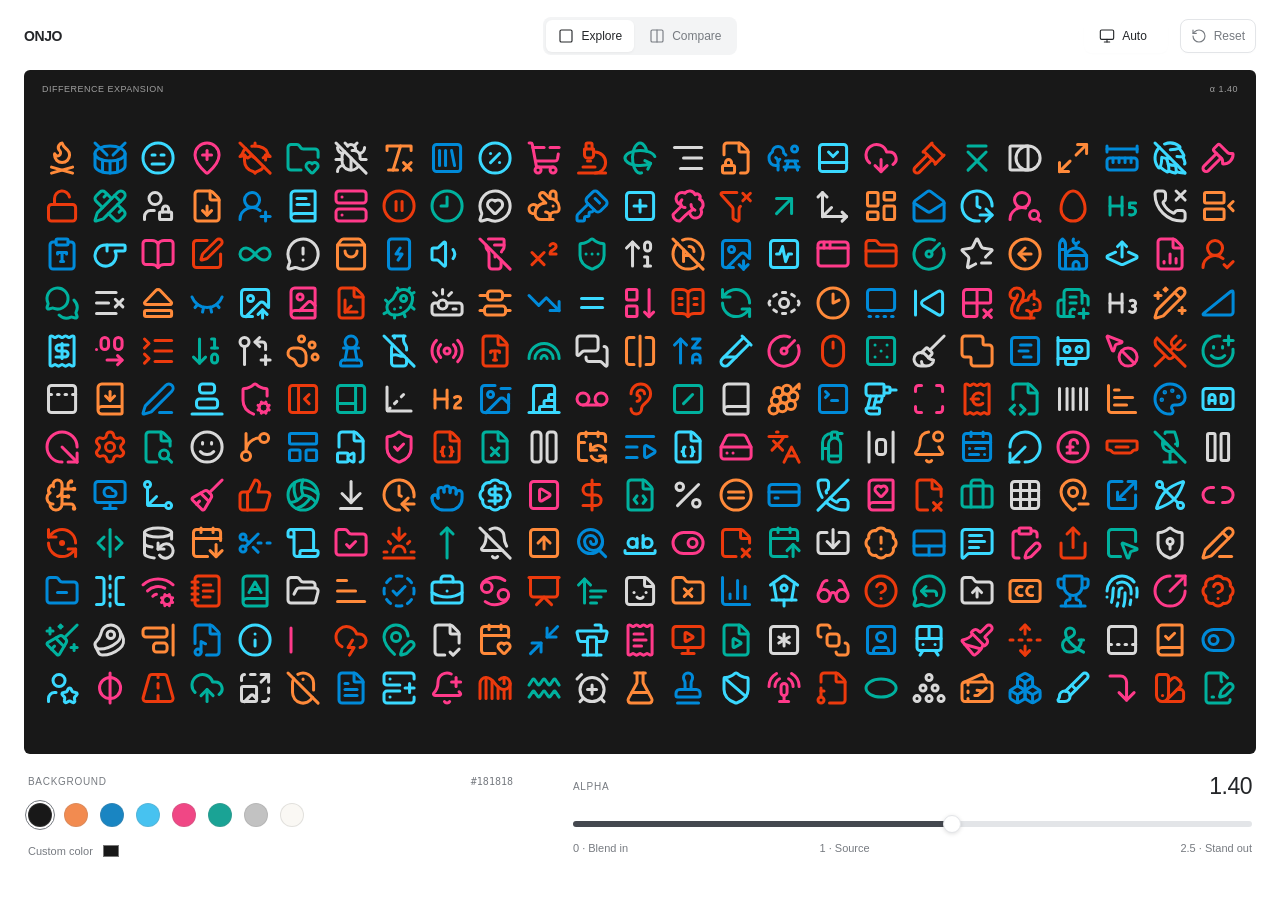
==== demo/index.html @ 78ba0758 "Add ONJO interactive demo and GitHub Pages deployment" ====
<!doctype html>
<html lang="en"><head><meta charset="utf-8"><meta name="viewport" content="width=device-width, initial-scale=1"><link rel="icon" href="data:image/svg+xml,%3Csvg xmlns=%27http://www.w3.org/2000/svg%27 viewBox=%270 0 40 40%27%3E%3Crect width=%2740%27 height=%2740%27 rx=%2710%27 fill=%27%237760a7%27/%3E%3Ccircle cx=%2720%27 cy=%2720%27 r=%2710%27 fill=%27none%27 stroke=%27white%27 stroke-width=%274%27/%3E%3C/svg%3E"><title>ONJO — A little beyond opacity</title><link rel="stylesheet" href="style.css"></head>
<body>
<main>
<section class="lab" aria-label="Interactive opacity playground"><div class="toolbar"><div class="canvas-title">ONJO</div><div class="segmented"><button id="solo" aria-pressed="true"><svg aria-hidden="true"
  class="ui-icon"
  xmlns="http://www.w3.org/2000/svg"
  width="24"
  height="24"
  viewBox="0 0 24 24"
  fill="none"
  stroke="currentColor"
  stroke-width="2"
  stroke-linecap="round"
  stroke-linejoin="round"
>
  <rect width="18" height="18" x="3" y="3" rx="2" />
</svg>
<span>Explore</span></button><button id="compare" aria-pressed="false"><svg aria-hidden="true"
  class="ui-icon"
  xmlns="http://www.w3.org/2000/svg"
  width="24"
  height="24"
  viewBox="0 0 24 24"
  fill="none"
  stroke="currentColor"
  stroke-width="2"
  stroke-linecap="round"
  stroke-linejoin="round"
>
  <rect width="18" height="18" x="3" y="3" rx="2" />
  <path d="M12 3v18" />
</svg>
<span>Compare</span></button></div><div class="toolbar-actions"><button id="theme" class="quiet theme-button" aria-label="Theme: Auto. Switch to Light" title="Theme: Auto. Click for Light"><svg aria-hidden="true"
  class="ui-icon"
  xmlns="http://www.w3.org/2000/svg"
  width="24"
  height="24"
  viewBox="0 0 24 24"
  fill="none"
  stroke="currentColor"
  stroke-width="2"
  stroke-linecap="round"
  stroke-linejoin="round"
>
  <rect width="20" height="14" x="2" y="3" rx="2" />
  <line x1="8" x2="16" y1="21" y2="21" />
  <line x1="12" x2="12" y1="17" y2="21" />
</svg>
<span id="theme-label">Auto</span></button><button id="reset" class="quiet"><svg aria-hidden="true"
  class="ui-icon"
  xmlns="http://www.w3.org/2000/svg"
  width="24"
  height="24"
  viewBox="0 0 24 24"
  fill="none"
  stroke="currentColor"
  stroke-width="2"
  stroke-linecap="round"
  stroke-linejoin="round"
>
  <path d="M3 12a9 9 0 1 0 9-9 9.75 9.75 0 0 0-6.74 2.74L3 8" />
  <path d="M3 3v5h5" />
</svg>
<span>Reset</span></button></div></div>
<div class="stage" id="stage"><section class="panel baseline" aria-label="Original source colors"><div class="panel-label">ORIGINAL <span>α 1.00</span></div><div class="icons" id="original"></div></section><section class="panel result" aria-label="Adjusted colors"><div class="panel-label"><span id="mode-label">DIFFERENCE EXPANSION</span><span id="panel-alpha">α 1.40</span></div><div class="icons" id="result"></div></section><div class="loading" id="loading">Preparing your canvas…</div></div>
<div class="controls"><div class="background-control"><div class="control-label">BACKGROUND <span id="hex">#181818</span></div><div class="swatches" id="swatches"></div><label class="custom">Custom color <input id="custom" type="color" value="#181818" aria-label="Choose background color"></label></div><div class="alpha-control"><div class="control-label">ALPHA <output id="value">1.40</output></div><input id="alpha" aria-label="Alpha coefficient" type="range" min="0" max="2.5" step="0.025" value="1.4"><div class="scale"><span>0 · Blend in</span><button id="one">1 · Source</button><span>2.5 · Stand out</span></div></div></div></section>
<p id="explanation" hidden aria-live="polite"></p></main><script src="app.js"></script></body></html>
---- demo/style.css ----
:root{color-scheme:light;--page:#fff;--text:#242629;--muted:#777b81;--soft:#f3f4f5;--active:#fff;--line:#e3e5e8;--accent:#44484f}
:root[data-theme=dark]{color-scheme:dark;--page:#18191b;--text:#e4e5e7;--muted:#a5a8ae;--soft:#242629;--active:#3a3d42;--line:#41444a;--accent:#b9bdc5}
*{box-sizing:border-box}body{margin:0;background:var(--page);color:var(--text);font:13px -apple-system,BlinkMacSystemFont,"Segoe UI",sans-serif}button,input,select{font:inherit}button{cursor:pointer}main{width:100%;margin:auto;padding:14px 24px}.toolbar{display:grid;grid-template-columns:1fr auto 1fr;align-items:center;height:44px;margin-bottom:12px}.canvas-title{font-size:14px;font-weight:650;letter-spacing:-.4px}.segmented{display:flex;gap:3px;background:var(--soft);padding:3px;border-radius:8px}.segmented button,.quiet{display:flex;align-items:center;justify-content:center;gap:7px;border:0;background:none;color:var(--muted);padding:7px 12px;border-radius:6px;font-size:12px;min-height:32px}.segmented button[aria-pressed=true]{background:var(--active);color:var(--text);box-shadow:0 1px 3px #0000000d}.quiet:hover,.theme-control:hover{background:var(--soft);color:var(--text)}.ui-icon{width:16px;height:16px;flex-shrink:0}.toolbar-actions{display:flex;justify-content:flex-end;align-items:center;gap:12px}.theme-control{display:flex;align-items:center;gap:4px;padding-left:8px;border-radius:6px;color:var(--muted)}#theme{border:0;background:transparent;color:inherit;padding:7px 4px;font-size:12px;cursor:pointer}#theme option{background:var(--page);color:var(--text)}
.stage{display:flex;position:relative;background:#181818;border-radius:6px;overflow:hidden;height:calc(100svh - 216px);min-height:350px}.panel{flex:1;min-width:0;min-height:0;padding:14px;display:flex;flex-direction:column}.baseline{display:none;border-right:1px solid #88888835}.comparing .baseline{display:flex}.panel-label{display:flex;justify-content:space-between;font-size:9px;letter-spacing:.5px;margin:0 4px 12px;flex-shrink:0}.icons{display:grid;flex:1;min-height:0;align-items:center;justify-items:center;align-content:center;justify-content:center}.icons svg{width:75%;height:75%;stroke-width:2}.loading{position:absolute;inset:0;display:grid;place-content:center;background:#181818;color:#777}
.controls{display:grid;grid-template-columns:1fr 1.4fr;gap:60px;padding:22px 4px 12px}.control-label{display:flex;align-items:center;justify-content:space-between;font-size:10px;letter-spacing:.7px;color:var(--muted);margin-bottom:16px}#hex{font-family:monospace;letter-spacing:0}.swatches{display:flex;gap:12px}.swatch{width:24px;height:24px;border-radius:50%;border:1px solid #88888835;position:relative}.swatch[aria-pressed=true]:after{content:'';position:absolute;inset:-4px;border:1px solid var(--muted);border-radius:50%}.custom{display:flex;align-items:center;gap:8px;font-size:11px;color:var(--muted);margin-top:14px;width:max-content;cursor:pointer}.custom input{width:20px;height:20px;padding:0;border:0;background:none;cursor:pointer}output{font-size:23px;line-height:20px;color:var(--text);letter-spacing:-.5px;font-variant-numeric:tabular-nums}
input[type=range]{appearance:none;-webkit-appearance:none;width:100%;margin:9px 0 15px;cursor:ew-resize;height:6px;border-radius:10px;background:linear-gradient(to right,var(--accent) var(--fill,56%),var(--line) var(--fill,56%));outline-offset:8px}input[type=range]::-webkit-slider-thumb{appearance:none;-webkit-appearance:none;width:18px;height:18px;border-radius:50%;background:var(--active);border:1px solid var(--line);box-shadow:0 1px 4px #0002}input[type=range]::-moz-range-thumb{width:18px;height:18px;border-radius:50%;background:var(--active);border:1px solid var(--line);box-shadow:0 1px 4px #0002}.scale{display:flex;justify-content:space-between;position:relative;font-size:11px;color:var(--muted)}.scale button{position:absolute;left:40%;transform:translateX(-50%);border:0;background:none;padding:0;font-size:11px;color:var(--muted)}.scale>span:last-child{margin-left:auto}button:focus-visible,input:focus-visible,select:focus-visible{outline:2px solid var(--muted);outline-offset:4px}
@media(max-width:850px){main{padding:10px 14px}.controls{gap:28px}.stage.comparing{flex-direction:column}.comparing .baseline{border-right:0;border-bottom:1px solid #88888835}.stage{height:calc(100svh - 208px)}}@media(max-width:560px){main{padding:8px}.panel{padding:10px 5px}.controls{grid-template-columns:1fr;gap:24px;padding:22px 10px}.swatches{gap:14px}.toolbar{gap:5px}.toolbar-actions{gap:3px}.segmented button{padding:7px 8px;gap:5px}.quiet{padding:7px}.theme-control{padding-left:4px}.theme-control>.ui-icon{display:none}.stage{height:calc(100svh - 320px);min-height:300px}.canvas-title{font-size:12px}.quiet{font-size:0;gap:0}}

/* Shared compact controls, using the pinned Lucide icon set. */
.toolbar-actions .quiet{height:34px;padding:7px 10px;border:1px solid var(--line);background:var(--page);border-radius:8px;color:var(--muted);box-shadow:0 1px 2px #00000004;transition:background .14s,color .14s,box-shadow .14s,transform .1s}
.toolbar-actions .quiet:hover{background:var(--soft);color:var(--text);box-shadow:0 2px 5px #00000009}
.toolbar-actions .quiet:active{transform:translateY(1px);box-shadow:none}
.theme-button{min-width:84px}.theme-button span{min-width:30px;text-align:left}
.ui-icon{stroke-width:1.7}
.segmented button{transition:background .14s,color .14s,box-shadow .14s}.segmented button:hover{color:var(--text)}
@media(max-width:560px){.toolbar-actions .quiet{padding:7px}.toolbar-actions #reset span{display:none}.toolbar-actions .theme-button{min-width:72px;font-size:12px;gap:5px}}
@media(prefers-reduced-motion:reduce){.toolbar-actions .quiet,.segmented button{transition:none}}
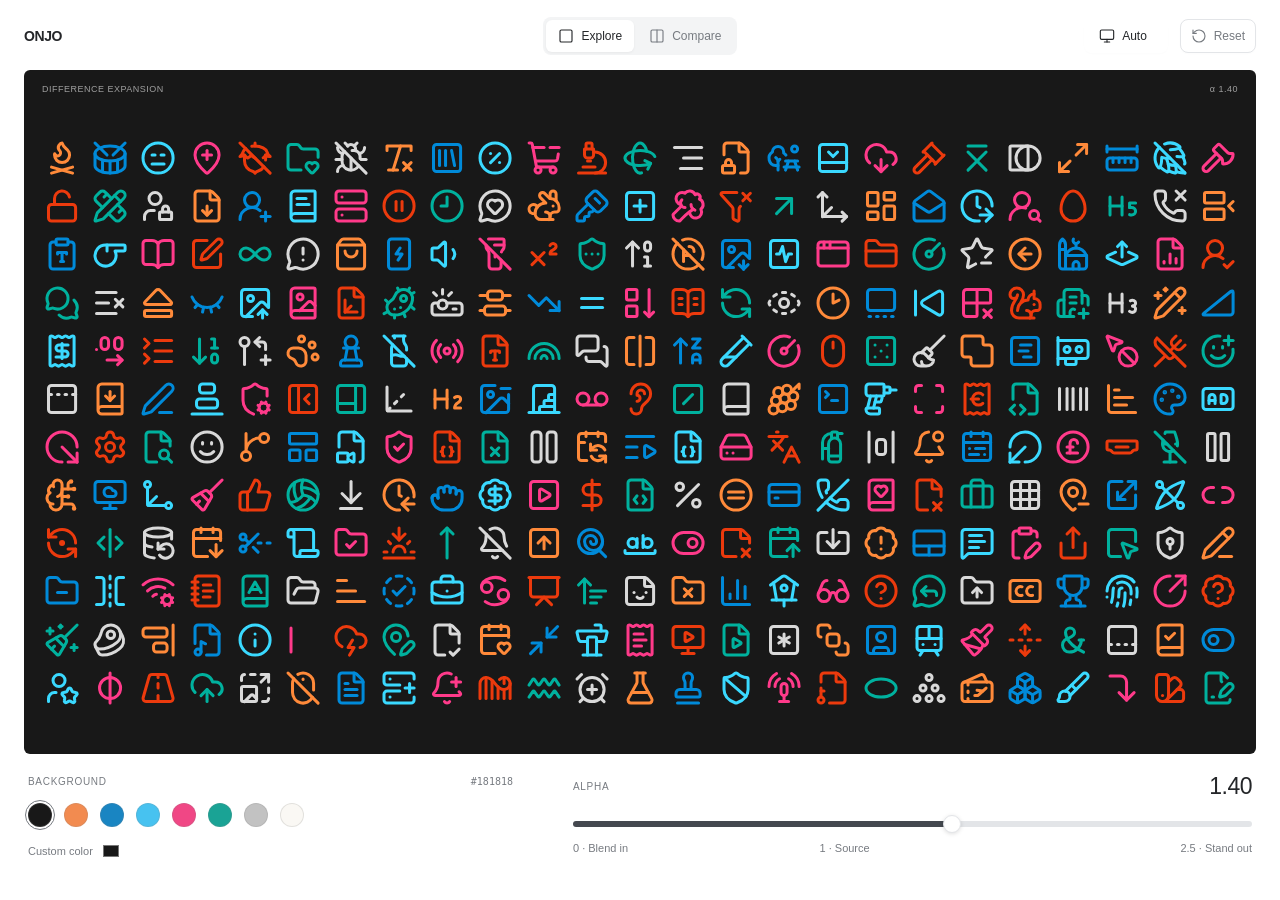
==== commit 5994fe5a: "Bundle demo atlas for fast initial loading" ====
--- a/demo/index.html
+++ b/demo/index.html
@@ -47,7 +47,7 @@
   <line x1="8" x2="16" y1="21" y2="21" />
   <line x1="12" x2="12" y1="17" y2="21" />
 </svg>
-<span id="theme-label">Auto</span></button><button id="reset" class="quiet"><svg aria-hidden="true"
+<span id="theme-label">Auto</span></button><button id="reset" class="quiet" aria-label="Reset" title="Reset"><svg aria-hidden="true"
   class="ui-icon"
   xmlns="http://www.w3.org/2000/svg"
   width="24"
